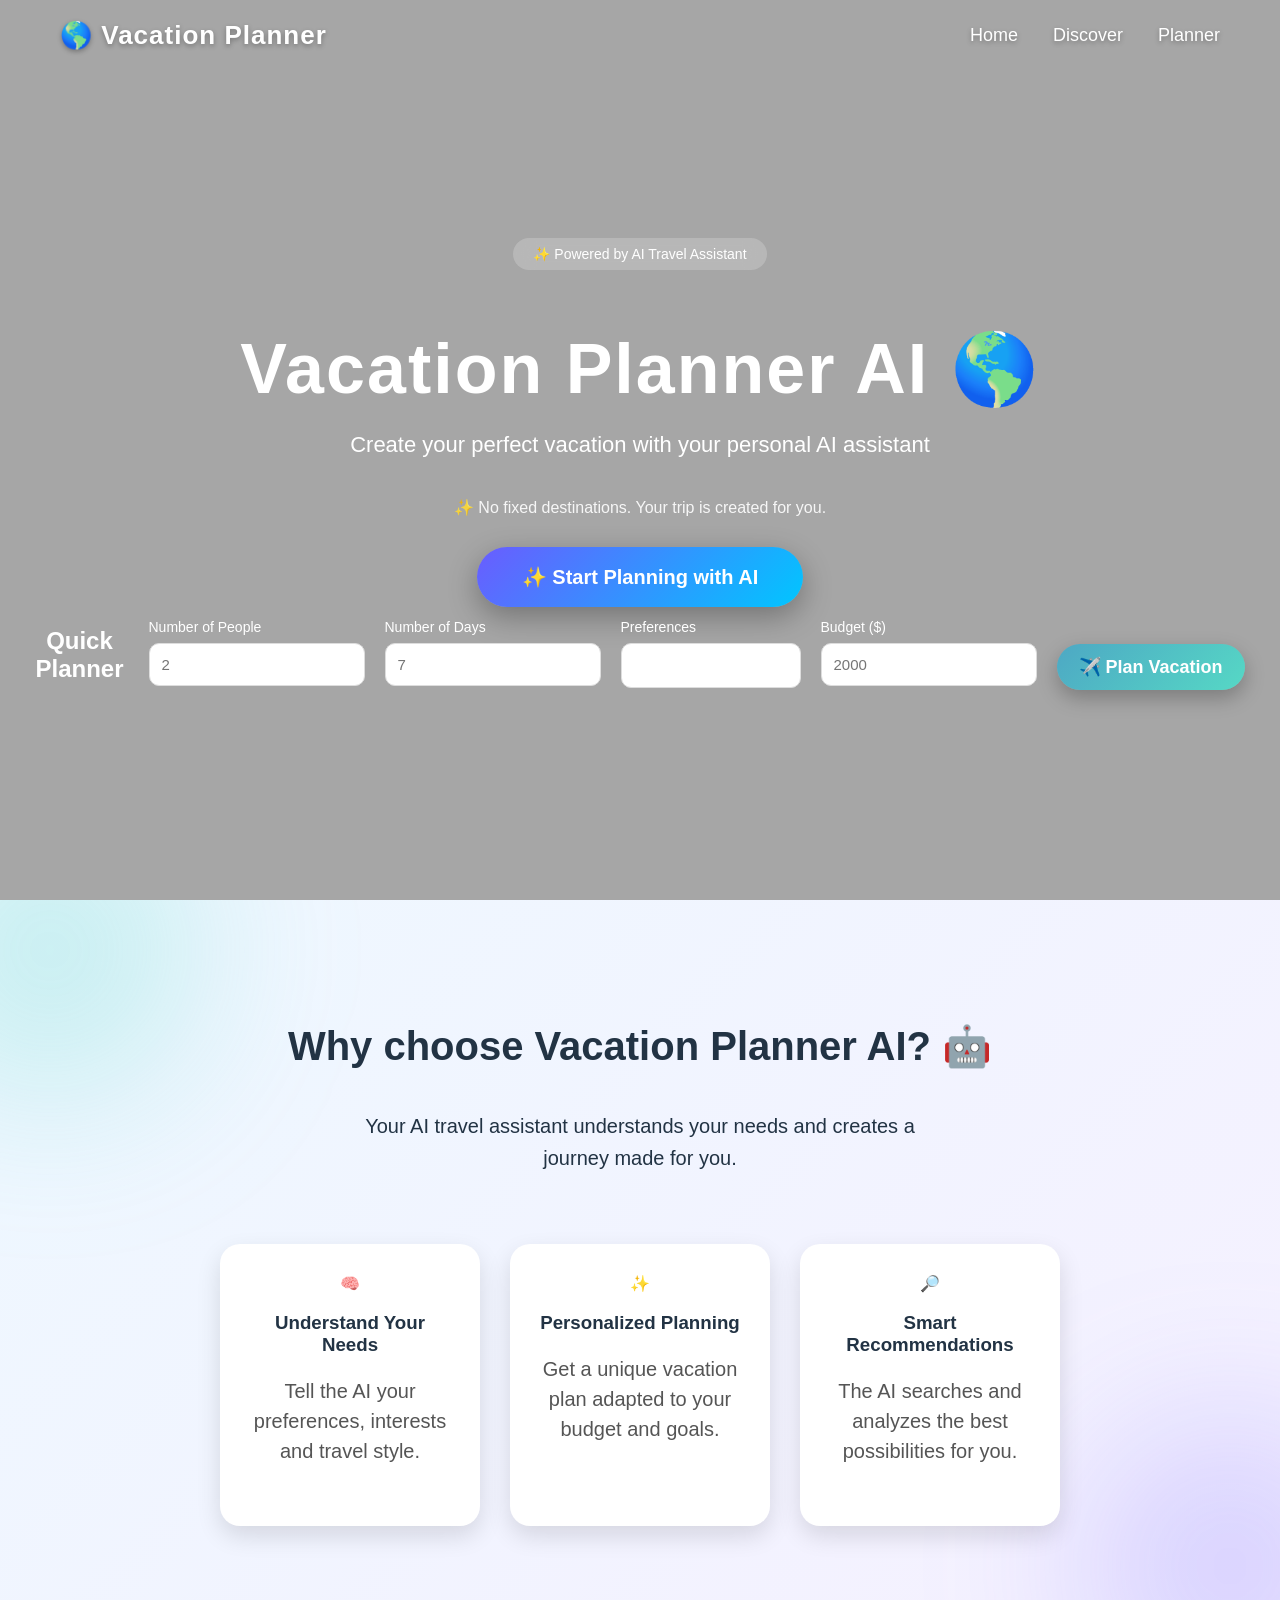
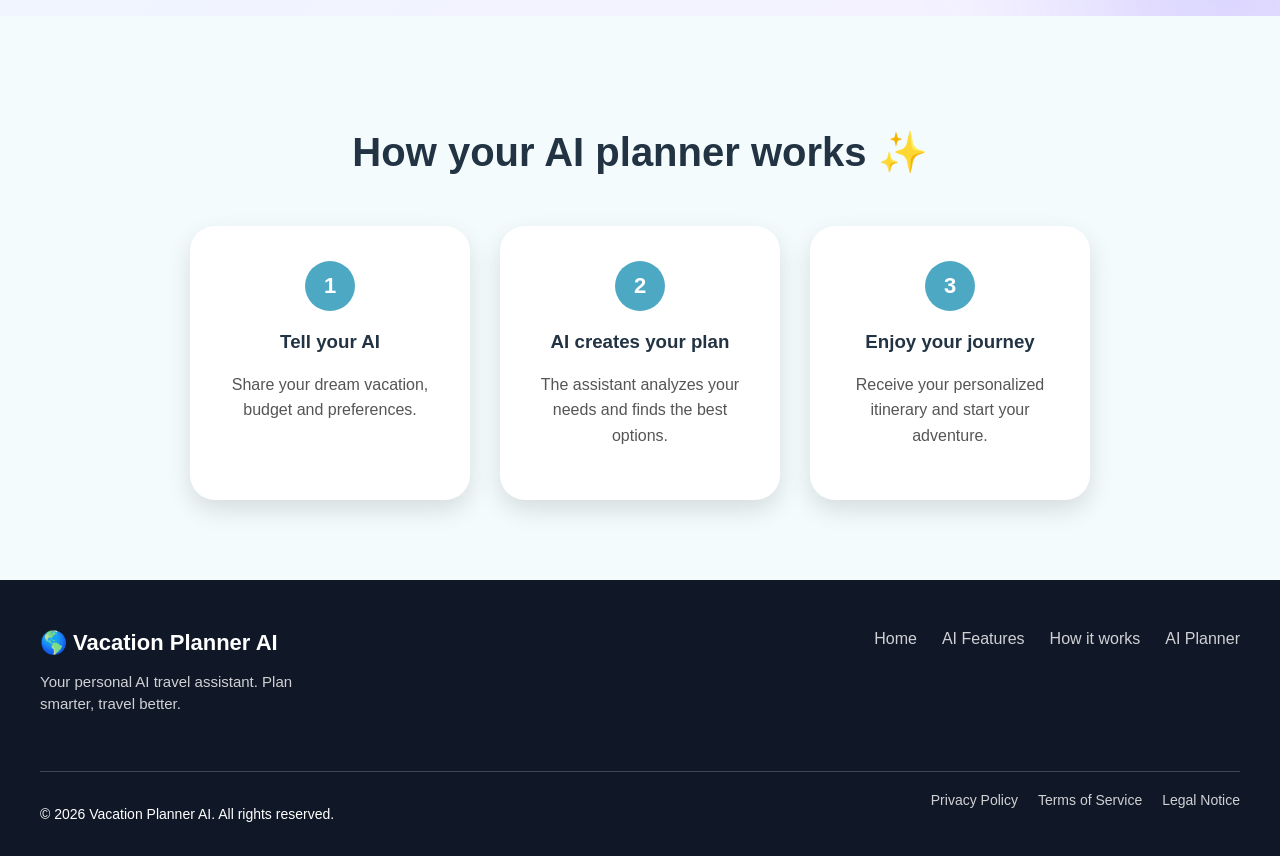
==== vacation-planner-web/html/index.html @ 058b0294 "Add unit tests for budget tracking logic, make agent.py importable" ====
<!DOCTYPE html>
<html lang="en">
<head>
  <meta charset="UTF-8">
  <meta name="viewport" content="width=device-width, initial-scale=1.0">
  <title>Vacation Planner</title>
  <link rel="stylesheet" href="../css/index.css">
</head>

<body>

    <!-- NAVBAR -->
    <nav class="navbar">

        <div class="logo">
            🌎 Vacation Planner
        </div>


        <ul class="nav-links">

            <li><a href="#home">Home</a></li>

            <li><a href="#discover">Discover</a></li>

            <li><a href="#planner">Planner</a></li>

        </ul>

    </nav>

<!-- HERO -->
<section class="hero" id="home">

    <div class="hero-content">
<div class="ai-badge">
    ✨ Powered by AI Travel Assistant
</div>
        <h1>
            Vacation Planner AI 🌎
        </h1>


        <p>
            Create your perfect vacation with your personal AI assistant
        </p>
<span class="ai-tag">
✨ No fixed destinations. Your trip is created for you.
</span>

        <!-- MAIN AI BUTTON -->
        <a href="planner.html" class="ai-main-button">
            ✨ Start Planning with AI
        </a>


        <!-- QUICK PLANNER -->
        <div class="planner-box" id="planner">

            <h2>
                Quick Planner
            </h2>


            <div class="fields">


                <div class="input-group">
                    <label for="number_of_people">
                        Number of People
                    </label>

                    <input 
                    type="number" 
                    id="number_of_people" 
                    min="1" 
                    placeholder="2">
                </div>



                <div class="input-group">
                    <label for="number_of_days">
                        Number of Days
                    </label>

                    <input 
                    type="number" 
                    id="number_of_days" 
                    min="1" 
                    placeholder="7">
                </div>



                <div class="input-group">
                    <label for="preferences">
                        Preferences
                    </label>

                    <textarea 
                    id="preferences" 
                    placeholder="Beach, adventure, culture...">
                    </textarea>
                </div>



                <div class="input-group">
                    <label for="budget">
                        Budget ($)
                    </label>

                    <input 
                    type="number" 
                    id="budget" 
                    placeholder="2000">
                </div>



                <button id="plan-button">
                    ✈️ Plan Vacation
                </button>


            </div>

        </div>

    </div>

</section>
<!-- DISCOVER SECTION -->
<!-- AI FEATURES SECTION -->

<section class="about" id="discover">

    <h2>
        Why choose Vacation Planner AI? 🤖
    </h2>


    <p>
        Your AI travel assistant understands your needs
        and creates a journey made for you.
    </p>



    <div class="features">


        <div class="feature-card">

            🧠

            <h3>
                Understand Your Needs
            </h3>

            <p>
                Tell the AI your preferences,
                interests and travel style.
            </p>

        </div>



        <div class="feature-card">

            ✨

            <h3>
                Personalized Planning
            </h3>

            <p>
                Get a unique vacation plan
                adapted to your budget and goals.
            </p>

        </div>



        <div class="feature-card">

            🔎

            <h3>
                Smart Recommendations
            </h3>

            <p>
                The AI searches and analyzes
                the best possibilities for you.
            </p>

        </div>


    </div>


</section>
<!-- HOW IT WORKS SECTION -->
<section class="how-it-works" id="how">


<h2>
How your AI planner works ✨
</h2>


<div class="steps">


<div class="step-card">

<div class="step-icon">
1
</div>

<h3>
Tell your AI
</h3>

<p>
Share your dream vacation,
budget and preferences.
</p>

</div>



<div class="step-card">

<div class="step-icon">
2
</div>

<h3>
AI creates your plan
</h3>

<p>
The assistant analyzes your needs
and finds the best options.
</p>

</div>



<div class="step-card">

<div class="step-icon">
3
</div>

<h3>
Enjoy your journey
</h3>

<p>
Receive your personalized itinerary
and start your adventure.
</p>

</div>


</div>


</section>
<!-- FOOTER -->

<footer class="footer">


    <div class="footer-content">


        <div class="footer-brand">

            🌎 Vacation Planner AI

            <p>
                Your personal AI travel assistant.
                Plan smarter, travel better.
            </p>

        </div>



        <div class="footer-links">

            <a href="#home">
                Home
            </a>

            <a href="#discover">
                AI Features
            </a>

            <a href="#how">
                How it works
            </a>

            <a href="planner.html">
                AI Planner
            </a>

        </div>


    </div>



    <div class="footer-bottom">

        <p>
            © 2026 Vacation Planner AI. All rights reserved.
        </p>


        <div>

            <a href="#">
                Privacy Policy
            </a>

            <a href="#">
                Terms of Service
            </a>

            <a href="#">
                Legal Notice
            </a>

        </div>


    </div>


</footer>
<script src="../js/script.js"></script>
</body>
</html>
---- vacation-planner-web/css/index.css ----
/* =========================
   GENERAL
========================= */

* {
    box-sizing: border-box;
}

html {
    scroll-behavior: smooth;
}

body {
    margin: 0;
    font-family: Arial, sans-serif;
}


/* =========================
   HERO
========================= */

.hero {
    min-height: 100vh;
    background-attachment: fixed;
    display: flex;
    justify-content: center;
    align-items: center;

    position: relative;

    background-size: cover;
    background-position: center;

    animation: backgroundChange 20s infinite;
}


/* Dark overlay over the images */

.hero::before {
    content: "";

    position: absolute;

    top: 0;
    left: 0;

    width: 100%;
    height: 100%;

    background: rgba(0, 0, 0, 0.35);
}


/* =========================
   BACKGROUND ANIMATION
========================= */

@keyframes backgroundChange {

    0% {
        background-image: url("https://images.unsplash.com/photo-1507525428034-b723cf961d3e");
    }

    25% {
        background-image: url("https://images.unsplash.com/photo-1500530855697-b586d89ba3ee");
    }

    50% {
        background-image: url("https://images.unsplash.com/photo-1476514525535-07fb3b4ae5f1");
    }

    75% {
        background-image: url("https://images.unsplash.com/photo-1501785888041-af3ef285b470");
    }

    100% {
        background-image: url("https://images.unsplash.com/photo-1507525428034-b723cf961d3e");
    }
}


/* =========================
   HERO CONTENT
========================= */

.hero-content {
 margin-top: 40px;
    position: relative;

    z-index: 1;

    width: 90%;
    max-width: 1000px;

    text-align: center;

    color: white;


animation: fadeUp 1.2s ease;

}


@keyframes fadeUp {

from {

opacity:0;

transform:translateY(40px);

}


to {

opacity:1;

transform:translateY(0);

}

}

.hero h1 {

    
    font-size: clamp(40px, 7vw, 70px);

    font-weight: 800;

    letter-spacing: 2px;

    margin-bottom: 15px;
}


.hero p {

    font-size: 22px;

    margin-bottom: 40px;
}


/* =========================
   PLANNER BOX
========================= */
.planner-box {

    display: flex;

    align-items: center;

    justify-content: center;

    gap: 25px;

}


.fields {

    display: flex;

    flex-direction: row;

    gap: 20px;

}


.input-group {

    display: flex;

    flex-direction: column;  /* label au-dessus de l'input */

    gap: 8px;

}


#plan-button {

    margin-top: 25px;

    white-space: nowrap;

}


.planner-box label {

    color: white;

    font-size: 14px;

    display: flex;

    flex-direction: column;

    gap: 8px;

    text-align: left;
}


.planner-box input,
.planner-box textarea {

    border: 1px solid #ddd;

    border-radius: 10px;

    padding: 12px;

    font-size: 15px;

    outline: none;
}


.planner-box input:focus,
.planner-box textarea:focus {

    border-color: #5bb8d6;
}


.planner-box textarea {

    width: 180px;

    height: 45px;

    resize: none;
}

/* =========================
   MAIN BUTTON
========================= */
#plan-button {

    padding: 12px 22px;

    border-radius: 30px;

    border: none;

    background: linear-gradient(
        135deg,
        #4da8c4,
        #56d8c5
    );

    color: white;

    font-size: 18px;

    font-weight: bold;

    cursor: pointer;

    transition: 0.3s;

    box-shadow: 0 8px 20px rgba(0,0,0,0.25);

}


#plan-button:hover {

    transform: translateY(-4px);

    box-shadow: 0 12px 25px rgba(0,0,0,0.35);

}

/* =========================
   BUTTON
========================= */

button {

background: linear-gradient(
135deg,
#4da8c4,
#56d8c5
);

box-shadow:
0 8px 20px rgba(0,0,0,0.2);

}


button:hover {

    background: #328ba8;

    transform: translateY(-2px);
}


/* =========================
   SECOND SECTION
========================= */

.about {

    min-height: 70vh;

    display: flex;

    flex-direction: column;

    justify-content: center;

    align-items: center;

    text-align: center;

    padding: 60px 20px;

    background: #f4fbfd;

    color: #234;
}


.about h2 {

    font-size: 40px;

    margin-bottom: 20px;
}


.about p {

    font-size: 20px;

    max-width: 600px;

    line-height: 1.6;

    margin-bottom: 30px;
}

/* =========================
   NAVBAR
========================= */

.navbar {


    position: fixed;

    top:0;
    left:0;

    width:100%;

    z-index:100;

    display:flex;

    justify-content:space-between;

    align-items:center;

    padding:20px 60px;

    background:transparent;

    transition:0.3s;

}

.navbar.scrolled {

   

    background: rgba(255, 255, 255, 0.75);

    backdrop-filter: blur(12px);

    box-shadow: 0 5px 20px rgba(0,0,0,0.15);


}

.logo,
.nav-links a {

    text-shadow:0 2px 5px rgba(0,0,0,0.3);

}
.navbar.scrolled .logo {

    color:#234;

}


.navbar.scrolled .nav-links a {

    color:#234;

}


.navbar.scrolled .nav-links a:hover {

    color:#4da8c4;

}


/* Logo */

.logo {

    color: white;

    font-size: 26px;

    font-weight: bold;

    letter-spacing: 1px;

}


/* Menu */

.nav-links {

    display: flex;

    gap: 35px;

    list-style: none;

    margin: 0;

    padding: 0;

}


/* Links */

.nav-links a {

    color: white;

    text-decoration: none;

    font-size: 18px;

    font-weight: 500;

    transition: 0.3s;

}


/* Animations */

.nav-links a:hover {

    color: #56d8c5;

    transform: translateY(-2px);

}
/* =========================
   AI MAIN BUTTON
========================= */


.ai-main-button {

    display: inline-block;

    margin-top: 30px;

    padding: 18px 45px;

    border-radius: 50px;

    background: linear-gradient(
        135deg,
        #6a5cff,
        #00c6ff
    );

    color:white;

    text-decoration:none;

    font-size:20px;

    font-weight:bold;

    box-shadow:
    0 10px 30px rgba(0,0,0,0.3);

    transition:0.3s;

    animation:pulse 2s infinite;

}



.ai-main-button:hover {

    transform:translateY(-5px);

    box-shadow:
    0 15px 40px rgba(0,0,0,0.4);

}



@keyframes pulse {

    0% {
        box-shadow:0 0 0 0 rgba(0,198,255,0.6);
    }

    70% {
        box-shadow:0 0 0 20px rgba(0,198,255,0);
    }

    100% {
        box-shadow:0 0 0 0 rgba(0,198,255,0);
    }

}
.features {

    display:flex;

    justify-content:center;

    gap:30px;

    flex-wrap:wrap;

    margin-top:40px;

}



.feature-card {

    width:260px;

    padding:30px;

    background:white;

    border-radius:20px;

    box-shadow:0 10px 25px rgba(0,0,0,0.12);

    transition:0.3s;

}



.feature-card:hover {

    transform:translateY(-8px);

}



.feature-card h3 {

    color:#234;

}



.feature-card p {

    color:#555;

    line-height:1.5;

}
/* =========================
   HOW IT WORKS
========================= */


.how-it-works {

    text-align:center;

    padding:80px 20px;

    background:#f4fbfd;

}


.how-it-works h2 {

    font-size:40px;

    color:#234;

}


.how-it-works > p {

    font-size:20px;

    color:#555;

}



.steps {

    display:flex;

    justify-content:center;

    gap:30px;

    margin-top:50px;

    flex-wrap:wrap;

}



.step-card {

    width:280px;

    background:white;

    padding:35px 25px;

    border-radius:25px;

    box-shadow:0 10px 25px rgba(0,0,0,0.12);

    transition:0.3s;

}



.step-card:hover {

    transform:translateY(-10px);

}



.step-icon {

    width:50px;

    height:50px;

    margin:auto;

    border-radius:50%;

    background:#4da8c4;

    color:white;

    display:flex;

    justify-content:center;

    align-items:center;

    font-size:22px;

    font-weight:bold;

}



.step-card h3 {

    margin-top:20px;

    color:#234;

}



.step-card p {

    line-height:1.6;

    color:#555;

}
/* =========================
   ABOUT / FEATURES SECTION
========================= */

.about {

    padding: 90px 20px;

    text-align: center;

    background: linear-gradient(
        135deg,
        #eef8ff,
        #f5f0ff
    );

    color: #234;

    position: relative;

    overflow: hidden;

}


/* effet lumineux AI */

.about::before {

    content:"";

    position:absolute;

    width:300px;

    height:300px;

    background:rgba(86,216,197,0.25);

    border-radius:50%;

    top:-100px;

    left:-100px;

    filter:blur(80px);

}



.about::after {

    content:"";

    position:absolute;

    width:300px;

    height:300px;

    background:rgba(106,92,255,0.2);

    border-radius:50%;

    bottom:-100px;

    right:-100px;

    filter:blur(80px);

}



.about h2,
.about p,
.features {

    position:relative;

    z-index:1;

}
.ai-badge {

    display:inline-block;

    padding:8px 20px;

    border-radius:30px;

    background:rgba(255,255,255,0.2);

    color:white;

    backdrop-filter:blur(10px);

    font-size:14px;

}
.ai-tag {

    display:block;

    margin-top:15px;

    color:white;

    font-size:16px;

    opacity:0.9;

}
/* =========================
   FOOTER
========================= */


.footer {

    background:#101827;

    color:white;

    padding:50px 40px 20px;

}



.footer-content {

    display:flex;

    justify-content:space-between;

    gap:40px;

    flex-wrap:wrap;

    max-width:1200px;

    margin:auto;

}



.footer-brand {

    font-size:22px;

    font-weight:bold;

}



.footer-brand p {

    font-size:15px;

    font-weight:normal;

    opacity:0.8;

    max-width:300px;

    line-height:1.5;

}



.footer-links {

    display:flex;

    gap:25px;

    flex-wrap:wrap;

}



.footer a {

    color:white;

    text-decoration:none;

    opacity:0.8;

    transition:0.3s;

}



.footer a:hover {

    opacity:1;

    color:#5bb8d6;

}



.footer-bottom {

    margin-top:40px;

    padding-top:20px;

    border-top:1px solid rgba(255,255,255,0.2);

    display:flex;

    justify-content:space-between;

    flex-wrap:wrap;

    gap:20px;

    font-size:14px;

}



.footer-bottom div {

    display:flex;

    gap:20px;

}
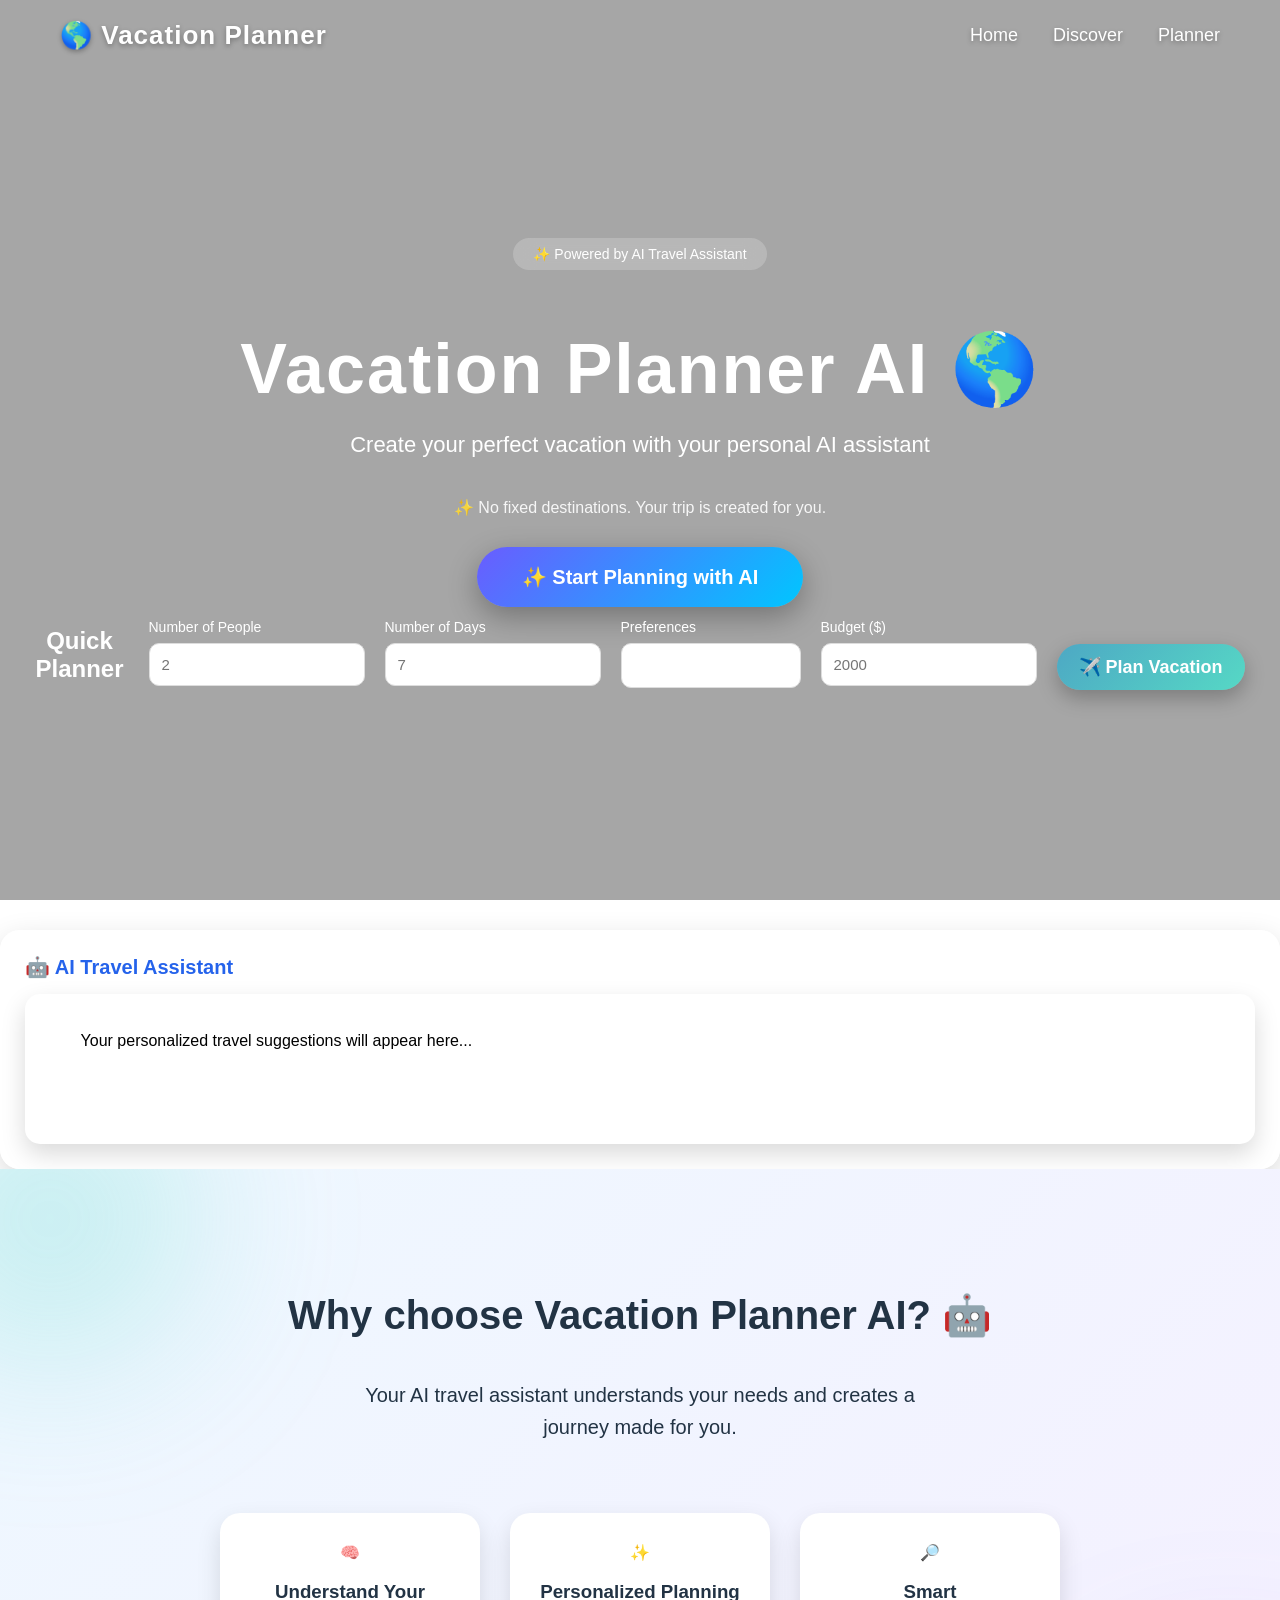
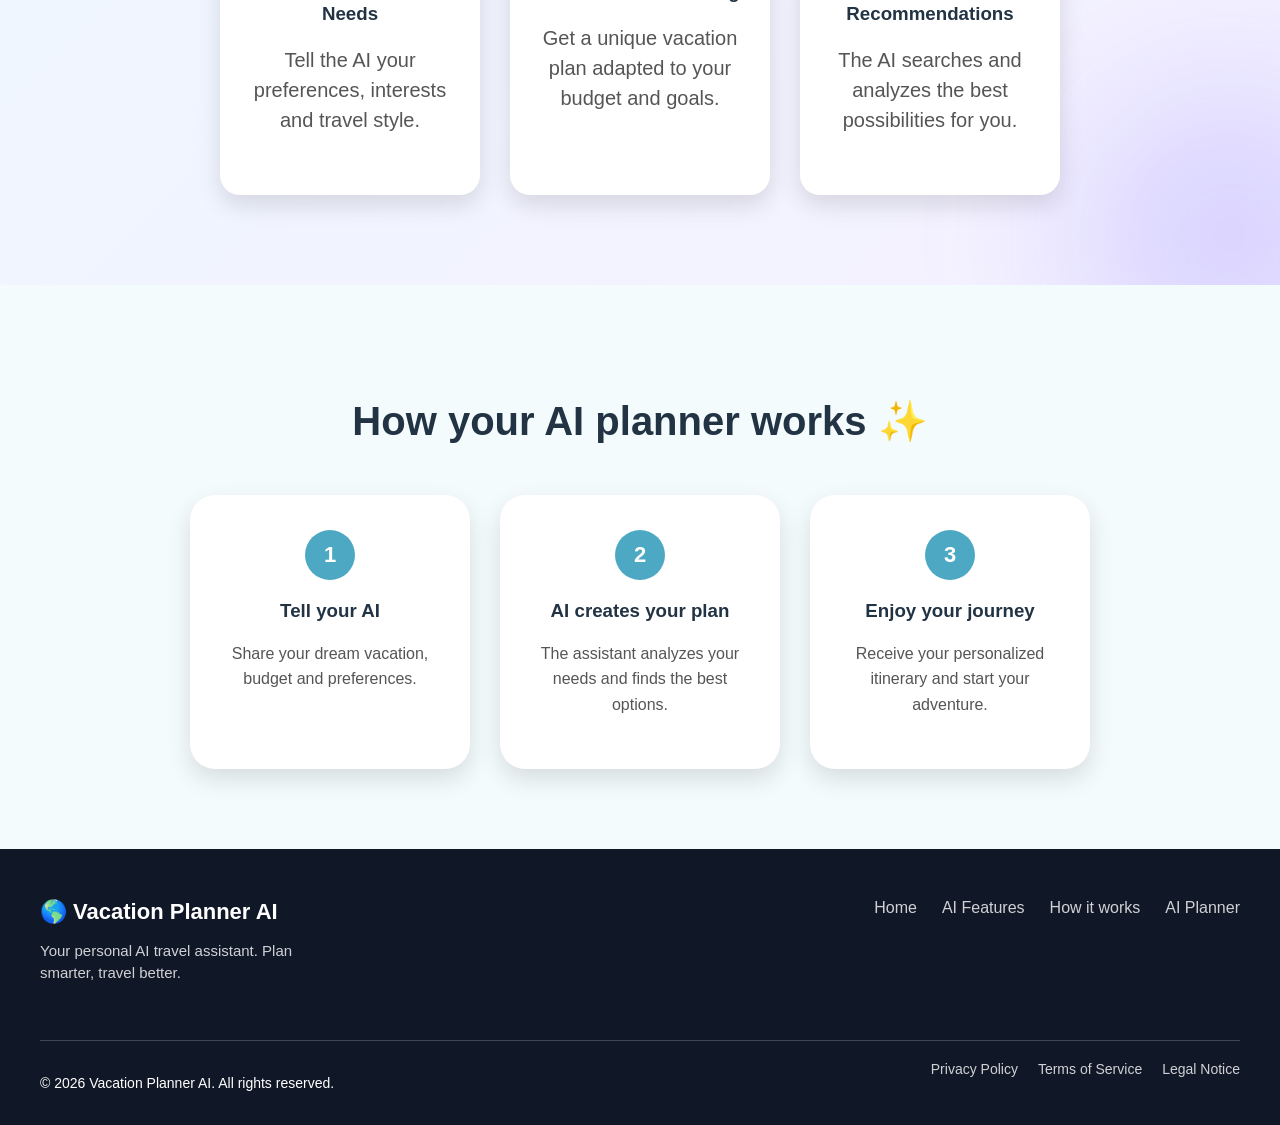
==== commit 8a9a6593: "Frontend fully connected to Flask backend - end-to-end working" ====
--- a/vacation-planner-web/html/index.html
+++ b/vacation-planner-web/html/index.html
@@ -5,6 +5,7 @@
   <meta name="viewport" content="width=device-width, initial-scale=1.0">
   <title>Vacation Planner</title>
   <link rel="stylesheet" href="../css/index.css">
+  
 </head>
 
 <body>
@@ -94,12 +95,12 @@
 
 
                 <div class="input-group">
-                    <label for="preferences">
+                    <label for="preference">
                         Preferences
                     </label>
 
                     <textarea 
-                    id="preferences" 
+                    id="preference" 
                     placeholder="Beach, adventure, culture...">
                     </textarea>
                 </div>
@@ -120,8 +121,9 @@
 
 
                 <button id="plan-button">
-                    ✈️ Plan Vacation
-                </button>
+    ✈️ Plan Vacation
+</button>
+
 
 
             </div>
@@ -131,6 +133,17 @@
     </div>
 
 </section>
+<div class="agent-box">
+
+    <div class="agent-title">
+        🤖 AI Travel Assistant
+    </div>
+
+    <div id="agent-response">
+        Your personalized travel suggestions will appear here...
+    </div>
+
+</div>
 <!-- DISCOVER SECTION -->
 <!-- AI FEATURES SECTION -->
 
--- a/vacation-planner-web/css/index.css
+++ b/vacation-planner-web/css/index.css
@@ -963,4 +963,64 @@
 
     gap:20px;
 
+}.agent-box {
+
+    margin-top: 30px;
+
+    width: 100%;
+    max-width: 700px;
+
+    background: rgba(255,255,255,0.95);
+
+    border-radius: 20px;
+
+    padding: 25px;
+
+    box-shadow: 0 10px 30px rgba(0,0,0,0.15);
+
+    text-align: left;
+
+}
+
+
+.agent-title {
+
+    font-size: 20px;
+
+    font-weight: bold;
+
+    margin-bottom: 15px;
+
+    color: #2563eb;
+
+}
+
+
+
+
+.agent-box {
+    width: 100%;
+    max-width: 100%;
+    display: block;
+    margin-top: 30px;
+}
+
+
+
+#agent-response {
+    width: 100%;
+    min-height: 150px;
+
+    background: white;
+    border-radius: 15px;
+
+    padding: 20px;
+
+    box-sizing: border-box;
+
+    white-space: pre-wrap;
+
+    overflow-y: auto;
+
+    box-shadow: 0 10px 25px rgba(0,0,0,0.15);
 }
